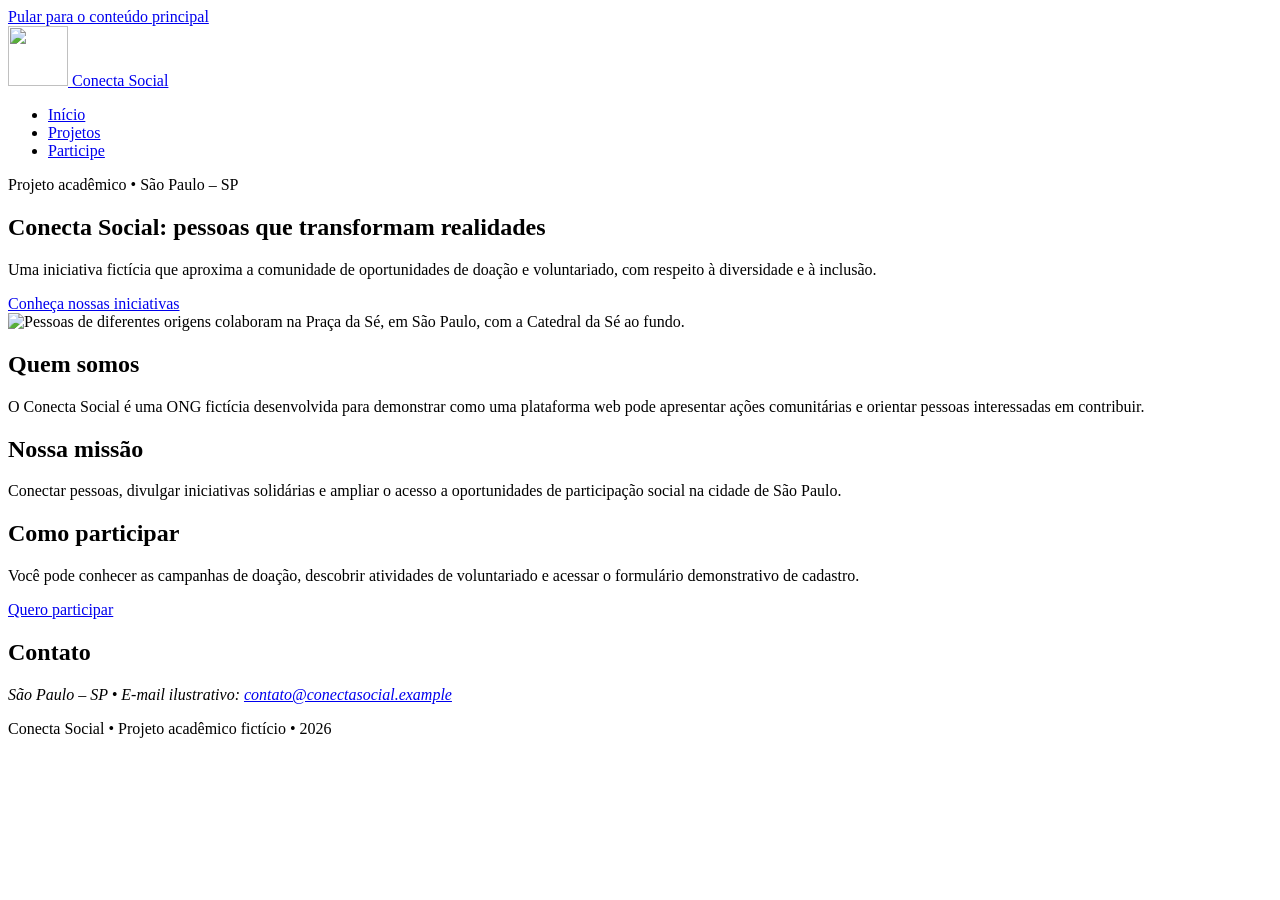
==== index.html @ 8bbc6de3 "Adiciona páginas HTML do Conecta Social Adiciona as páginas inicial, projetos sociais e cadastro de " ====
<!doctype html>
<html lang="pt-BR">
<head>
  <meta charset="utf-8">
  <meta name="viewport" content="width=device-width, initial-scale=1">
  <meta name="description" content="Conheça o projeto acadêmico Conecta Social: iniciativas de solidariedade, doações e voluntariado em São Paulo.">
  <title>Início | Conecta Social</title>
  <link rel="icon" href="imagens/icone-conecta-social.svg" type="image/svg+xml">
  <link rel="stylesheet" href="css/style.css">
</head>
<body>
  <a class="pular" href="#conteudo">Pular para o conteúdo principal</a>
  <header class="cabecalho">
    <div class="container topo">
      <a class="marca" href="index.html" aria-label="Conecta Social: página inicial">
        <img src="imagens/logo-conecta-social.svg" alt="" width="60" height="60">
        <span>Conecta Social</span>
      </a>
      <nav aria-label="Navegação principal">
        <ul class="menu">
          <li><a href="index.html" aria-current="page">Início</a></li>
          <li><a href="projetos.html">Projetos</a></li>
          <li><a href="cadastro.html">Participe</a></li>
        </ul>
      </nav>
    </div>
  </header>

  <main id="conteudo">
    <section class="container abertura" aria-labelledby="titulo-inicio">
      <div>
        <p class="destaque">Projeto acadêmico • São Paulo – SP</p>
        <h1 id="titulo-inicio">Conecta Social: pessoas que transformam realidades</h1>
        <p>Uma iniciativa fictícia que aproxima a comunidade de oportunidades de doação e voluntariado, com respeito à diversidade e à inclusão.</p>
        <a class="botao" href="projetos.html">Conheça nossas iniciativas</a>
      </div>
      <picture>
        <source srcset="imagens/banner-inicial-se.webp" type="image/webp">
        <img class="imagem" src="imagens/banner-inicial-se.jpg" alt="Pessoas de diferentes origens colaboram na Praça da Sé, em São Paulo, com a Catedral da Sé ao fundo." width="1600" height="900">
      </picture>
    </section>

    <section class="faixa" aria-labelledby="sobre-titulo">
      <div class="container">
        <h2 id="sobre-titulo">Quem somos</h2>
        <p>O Conecta Social é uma ONG fictícia desenvolvida para demonstrar como uma plataforma web pode apresentar ações comunitárias e orientar pessoas interessadas em contribuir.</p>
      </div>
    </section>

    <section class="container espaco" aria-labelledby="missao-titulo">
      <h2 id="missao-titulo">Nossa missão</h2>
      <p>Conectar pessoas, divulgar iniciativas solidárias e ampliar o acesso a oportunidades de participação social na cidade de São Paulo.</p>
      <h2>Como participar</h2>
      <p>Você pode conhecer as campanhas de doação, descobrir atividades de voluntariado e acessar o formulário demonstrativo de cadastro.</p>
      <a class="botao" href="cadastro.html">Quero participar</a>
    </section>
  </main>

  <footer class="rodape">
    <div class="container">
      <h2>Contato</h2>
      <address>São Paulo – SP • E-mail ilustrativo: <a href="mailto:contato@conectasocial.example">contato@conectasocial.example</a></address>
      <p>Conecta Social • Projeto acadêmico fictício • 2026</p>
    </div>
  </footer>
</body>
</html>
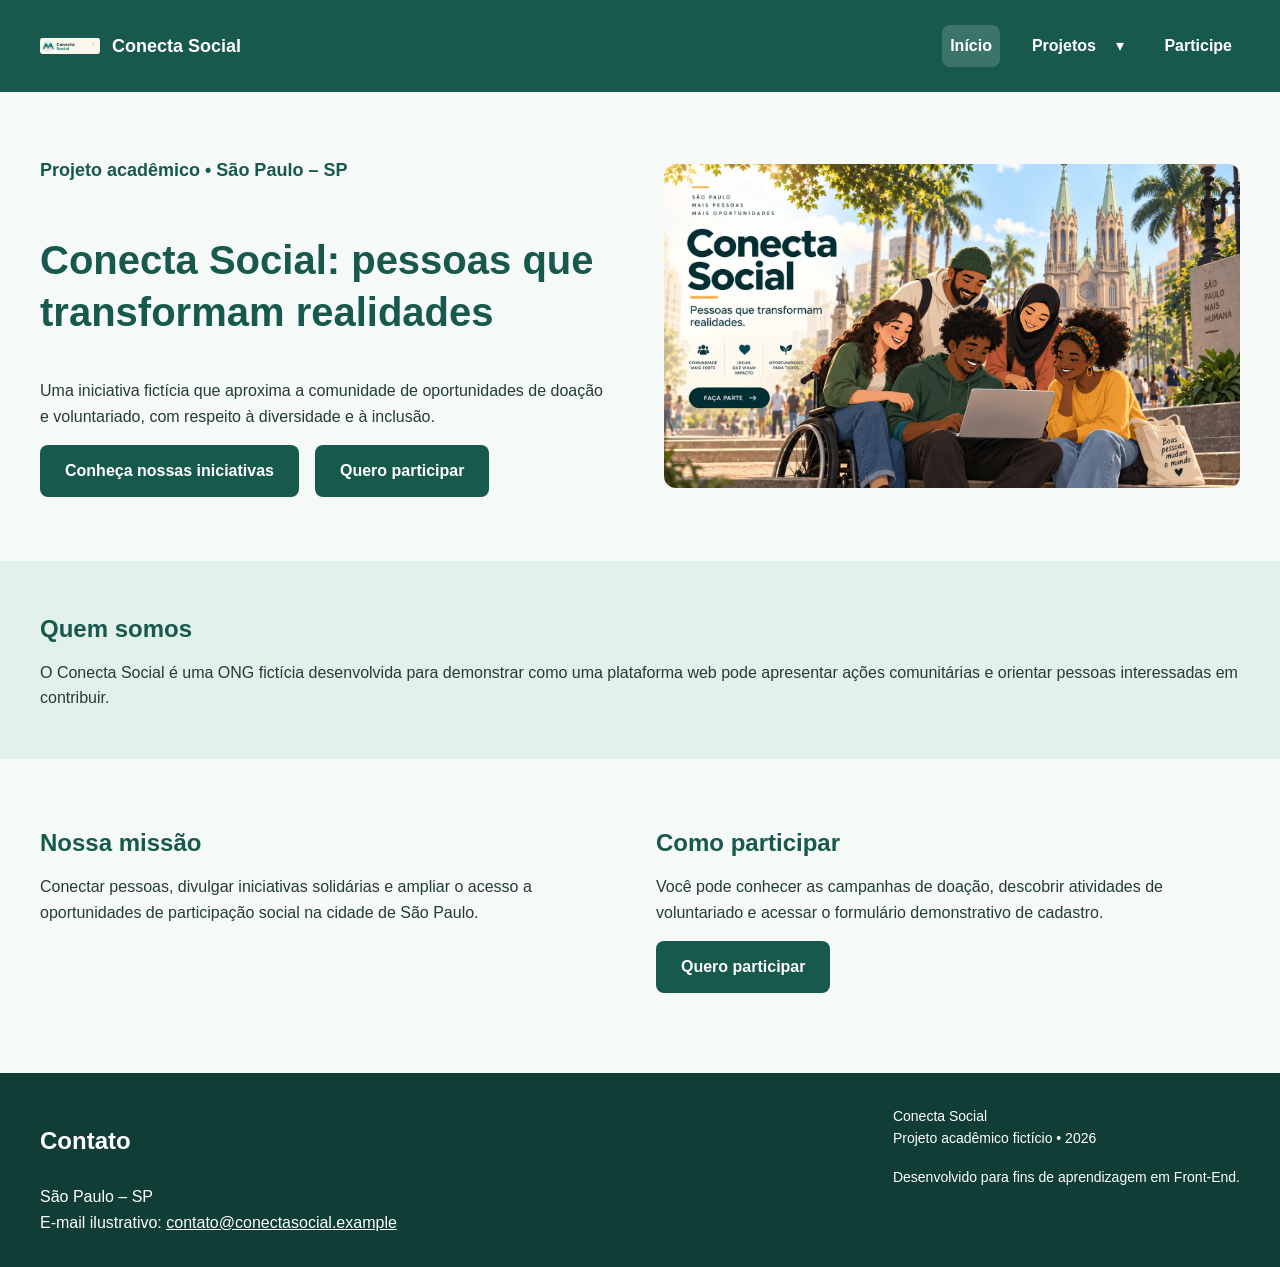
==== commit 800368ce: "Atualiza página inicial com layout responsivo Implementa menu hambúrguer, submenu, estrutura CSS Gri" ====
--- a/index.html
+++ b/index.html
@@ -1,67 +1,328 @@
+
 <!doctype html>
 <html lang="pt-BR">
+
 <head>
   <meta charset="utf-8">
-  <meta name="viewport" content="width=device-width, initial-scale=1">
-  <meta name="description" content="Conheça o projeto acadêmico Conecta Social: iniciativas de solidariedade, doações e voluntariado em São Paulo.">
+
+  <meta name="viewport"
+        content="width=device-width, initial-scale=1">
+
+  <meta name="description"
+        content="Conheça o projeto acadêmico Conecta Social: iniciativas de solidariedade, doações e voluntariado em São Paulo.">
+
   <title>Início | Conecta Social</title>
-  <link rel="icon" href="imagens/icone-conecta-social.svg" type="image/svg+xml">
+
+  <link rel="icon"
+        href="imagens/icone-conecta-social.svg"
+        type="image/svg+xml">
+
   <link rel="stylesheet" href="css/style.css">
+
+  <script src="js/mascaras.js" defer></script>
 </head>
+
 <body>
-  <a class="pular" href="#conteudo">Pular para o conteúdo principal</a>
+
+  <!-- ACESSIBILIDADE -->
+
+  <a class="pular" href="#conteudo">
+    Pular para o conteúdo principal
+  </a>
+
+
+  <!-- CABEÇALHO E NAVEGAÇÃO -->
+
   <header class="cabecalho">
+
     <div class="container topo">
-      <a class="marca" href="index.html" aria-label="Conecta Social: página inicial">
-        <img src="imagens/logo-conecta-social.svg" alt="" width="60" height="60">
+
+      <a class="marca"
+         href="index.html"
+         aria-label="Conecta Social: página inicial">
+
+        <img
+          src="imagens/logo-conecta-social.svg"
+          alt=""
+          width="60"
+          height="60">
+
         <span>Conecta Social</span>
+
       </a>
+
+
+      <!-- BOTÃO HAMBÚRGUER -->
+
+      <button
+        class="menu-toggle"
+        type="button"
+        aria-label="Abrir ou fechar menu de navegação"
+        aria-controls="menu-principal"
+        aria-expanded="false">
+
+        &#9776;
+
+      </button>
+
+
+      <!-- MENU PRINCIPAL -->
+
       <nav aria-label="Navegação principal">
-        <ul class="menu">
-          <li><a href="index.html" aria-current="page">Início</a></li>
-          <li><a href="projetos.html">Projetos</a></li>
-          <li><a href="cadastro.html">Participe</a></li>
+
+        <ul class="menu" id="menu-principal">
+
+          <li>
+            <a href="index.html"
+               aria-current="page">
+              Início
+            </a>
+          </li>
+
+
+          <!-- MENU COM SUBMENU -->
+
+          <li class="item-submenu">
+
+            <a href="projetos.html">
+              Projetos
+            </a>
+
+            <button
+              class="submenu-toggle"
+              type="button"
+              aria-label="Mostrar opções de projetos"
+              aria-controls="submenu-projetos"
+              aria-expanded="false">
+
+              &#9662;
+
+            </button>
+
+            <ul class="submenu" id="submenu-projetos">
+
+              <li>
+                <a href="projetos.html">
+                  Conhecer iniciativas
+                </a>
+              </li>
+
+              <li>
+                <a href="cadastro.html">
+                  Como contribuir
+                </a>
+              </li>
+
+            </ul>
+
+          </li>
+
+
+          <li>
+            <a href="cadastro.html">
+              Participe
+            </a>
+          </li>
+
         </ul>
+
       </nav>
+
     </div>
+
   </header>
 
+
+  <!-- CONTEÚDO PRINCIPAL -->
+
   <main id="conteudo">
-    <section class="container abertura" aria-labelledby="titulo-inicio">
+
+
+    <!-- APRESENTAÇÃO DA ORGANIZAÇÃO -->
+
+    <section
+      class="container abertura"
+      aria-labelledby="titulo-inicio">
+
+      <div class="abertura-conteudo">
+
+        <p class="destaque">
+          Projeto acadêmico • São Paulo – SP
+        </p>
+
+        <h1 id="titulo-inicio">
+          Conecta Social: pessoas que
+          transformam realidades
+        </h1>
+
+        <p>
+          Uma iniciativa fictícia que aproxima
+          a comunidade de oportunidades de
+          doação e voluntariado, com respeito
+          à diversidade e à inclusão.
+        </p>
+
+
+        <!-- BOTÕES DE PARTICIPAÇÃO -->
+
+        <div class="acoes">
+
+          <a class="botao" href="projetos.html">
+            Conheça nossas iniciativas
+          </a>
+
+          <a class="botao" href="cadastro.html">
+            Quero participar
+          </a>
+
+        </div>
+
+      </div>
+
+
+      <!-- IMAGEM PRINCIPAL -->
+
+      <picture>
+
+        <source
+          srcset="imagens/banner-inicial-se.webp"
+          type="image/webp">
+
+        <img
+          class="imagem"
+          src="imagens/banner-inicial-se.jpg"
+          alt="Pessoas de diferentes origens colaboram na Praça da Sé, em São Paulo, com a Catedral da Sé ao fundo."
+          width="1600"
+          height="900">
+
+      </picture>
+
+    </section>
+
+
+    <!-- QUEM SOMOS -->
+
+    <section
+      class="faixa"
+      aria-labelledby="sobre-titulo">
+
+      <div class="container">
+
+        <h2 id="sobre-titulo">
+          Quem somos
+        </h2>
+
+        <p>
+          O Conecta Social é uma ONG fictícia
+          desenvolvida para demonstrar como
+          uma plataforma web pode apresentar
+          ações comunitárias e orientar
+          pessoas interessadas em contribuir.
+        </p>
+
+      </div>
+
+    </section>
+
+
+    <!-- MISSÃO E PARTICIPAÇÃO -->
+
+    <section
+      class="container espaco"
+      aria-label="Missão e participação">
+
+      <div class="grid-12">
+
+        <article class="col-6">
+
+          <h2>
+            Nossa missão
+          </h2>
+
+          <p>
+            Conectar pessoas, divulgar
+            iniciativas solidárias e ampliar
+            o acesso a oportunidades de
+            participação social na cidade
+            de São Paulo.
+          </p>
+
+        </article>
+
+
+        <article class="col-6">
+
+          <h2>
+            Como participar
+          </h2>
+
+          <p>
+            Você pode conhecer as campanhas
+            de doação, descobrir atividades
+            de voluntariado e acessar o
+            formulário demonstrativo de
+            cadastro.
+          </p>
+
+          <a class="botao" href="cadastro.html">
+            Quero participar
+          </a>
+
+        </article>
+
+      </div>
+
+    </section>
+
+  </main>
+
+
+  <!-- RODAPÉ INSTITUCIONAL -->
+
+  <footer class="rodape">
+
+    <div class="container rodape-conteudo">
+
+      <div class="contato-conteudo">
+
+        <h2>Contato</h2>
+
+        <address>
+
+          São Paulo – SP
+
+          <br>
+
+          E-mail ilustrativo:
+
+          <a href="mailto:contato@conectasocial.example">
+            contato@conectasocial.example
+          </a>
+
+        </address>
+
+      </div>
+
+
       <div>
-        <p class="destaque">Projeto acadêmico • São Paulo – SP</p>
-        <h1 id="titulo-inicio">Conecta Social: pessoas que transformam realidades</h1>
-        <p>Uma iniciativa fictícia que aproxima a comunidade de oportunidades de doação e voluntariado, com respeito à diversidade e à inclusão.</p>
-        <a class="botao" href="projetos.html">Conheça nossas iniciativas</a>
-      </div>
-      <picture>
-        <source srcset="imagens/banner-inicial-se.webp" type="image/webp">
-        <img class="imagem" src="imagens/banner-inicial-se.jpg" alt="Pessoas de diferentes origens colaboram na Praça da Sé, em São Paulo, com a Catedral da Sé ao fundo." width="1600" height="900">
-      </picture>
-    </section>
-
-    <section class="faixa" aria-labelledby="sobre-titulo">
-      <div class="container">
-        <h2 id="sobre-titulo">Quem somos</h2>
-        <p>O Conecta Social é uma ONG fictícia desenvolvida para demonstrar como uma plataforma web pode apresentar ações comunitárias e orientar pessoas interessadas em contribuir.</p>
-      </div>
-    </section>
-
-    <section class="container espaco" aria-labelledby="missao-titulo">
-      <h2 id="missao-titulo">Nossa missão</h2>
-      <p>Conectar pessoas, divulgar iniciativas solidárias e ampliar o acesso a oportunidades de participação social na cidade de São Paulo.</p>
-      <h2>Como participar</h2>
-      <p>Você pode conhecer as campanhas de doação, descobrir atividades de voluntariado e acessar o formulário demonstrativo de cadastro.</p>
-      <a class="botao" href="cadastro.html">Quero participar</a>
-    </section>
-  </main>
-
-  <footer class="rodape">
-    <div class="container">
-      <h2>Contato</h2>
-      <address>São Paulo – SP • E-mail ilustrativo: <a href="mailto:contato@conectasocial.example">contato@conectasocial.example</a></address>
-      <p>Conecta Social • Projeto acadêmico fictício • 2026</p>
+
+        <p>
+          Conecta Social
+          <br>
+          Projeto acadêmico fictício • 2026
+        </p>
+
+        <p>
+          Desenvolvido para fins de
+          aprendizagem em Front-End.
+        </p>
+
+      </div>
+
     </div>
+
   </footer>
+
 </body>
+
 </html>
--- a/css/style.css
+++ b/css/style.css
@@ -0,0 +1,1163 @@
+
+/*
+================================================
+CONECTA SOCIAL
+Experiencia Pratica II
+Design System, Responsividade e Acessibilidade
+================================================
+*/
+
+/* 1. DESIGN SYSTEM */
+
+:root {
+  /* Cores primarias */
+  --cor-primaria: #17594c;
+  --cor-primaria-escura: #103d35;
+  --cor-primaria-clara: #e2f1e9;
+
+  /* Cores secundarias */
+  --cor-secundaria: #2563eb;
+  --cor-destaque: #e7a73a;
+
+  /* Cores neutras */
+  --cor-branco: #ffffff;
+  --cor-fundo: #f5f9f7;
+  --cor-texto: #243b37;
+  --cor-texto-secundario: #56665f;
+  --cor-borda: #bdcec5;
+
+  /* Estados de feedback */
+  --cor-sucesso: #166534;
+  --cor-erro: #b91c1c;
+  --cor-aviso: #fff4d6;
+
+  /* Tipografia */
+  --fonte-pequena: 0.875rem;
+  --fonte-padrao: 1rem;
+  --fonte-media: 1.125rem;
+  --fonte-subtitulo: 1.5rem;
+  --fonte-titulo: 2.5rem;
+
+  /* Escala modular baseada em 4px */
+  --espaco-1: 4px;
+  --espaco-2: 8px;
+  --espaco-3: 12px;
+  --espaco-4: 16px;
+  --espaco-6: 24px;
+  --espaco-8: 32px;
+  --espaco-12: 48px;
+
+  /* Componentes */
+  --raio-padrao: 8px;
+  --raio-cartao: 12px;
+
+  --sombra-suave:
+    0 4px 16px rgba(16, 61, 53, 0.08);
+
+  --sombra-destaque:
+    0 8px 24px rgba(16, 61, 53, 0.16);
+
+  --largura-maxima: 1100px;
+}
+
+/* 2. CONFIGURACOES GERAIS */
+
+*,
+*::before,
+*::after {
+  box-sizing: border-box;
+}
+
+html {
+  scroll-behavior: smooth;
+}
+
+body {
+  margin: 0;
+  background: var(--cor-fundo);
+  color: var(--cor-texto);
+  font-family: Arial, Helvetica, sans-serif;
+  font-size: var(--fonte-padrao);
+  line-height: 1.6;
+}
+
+img {
+  display: block;
+  max-width: 100%;
+  height: auto;
+}
+
+.container {
+  width: min(
+    var(--largura-maxima),
+    calc(100% - 32px)
+  );
+
+  margin-inline: auto;
+}
+
+main {
+  min-width: 0;
+}
+
+p {
+  margin-top: 0;
+  margin-bottom: var(--espaco-4);
+}
+
+a {
+  color: var(--cor-secundaria);
+}
+
+button,
+input,
+textarea,
+select {
+  font: inherit;
+}
+
+button {
+  cursor: pointer;
+}
+
+[hidden] {
+  display: none !important;
+}
+
+/* 3. HIERARQUIA TIPOGRAFICA */
+
+h1,
+h2,
+h3,
+h4,
+h5,
+h6 {
+  color: var(--cor-primaria);
+  line-height: 1.3;
+}
+
+h1 {
+  font-size: var(--fonte-titulo);
+  margin-bottom: var(--espaco-6);
+}
+
+h2 {
+  font-size: var(--fonte-subtitulo);
+  margin-bottom: var(--espaco-4);
+}
+
+h3 {
+  font-size: var(--fonte-media);
+  margin-bottom: var(--espaco-3);
+}
+
+h4 {
+  font-size: var(--fonte-padrao);
+}
+
+small,
+.texto-pequeno {
+  font-size: var(--fonte-pequena);
+}
+
+.destaque {
+  color: var(--cor-primaria);
+  font-size: var(--fonte-media);
+  font-weight: bold;
+}
+
+/* 4. ACESSIBILIDADE */
+
+.pular {
+  position: absolute;
+  left: -9999px;
+  z-index: 2000;
+
+  padding: var(--espaco-3);
+
+  background: var(--cor-branco);
+  color: var(--cor-primaria);
+
+  border: 2px solid var(--cor-destaque);
+}
+
+.pular:focus {
+  left: var(--espaco-3);
+  top: var(--espaco-3);
+}
+
+a:focus-visible,
+button:focus-visible,
+input:focus-visible,
+textarea:focus-visible,
+select:focus-visible {
+  outline: 3px solid var(--cor-destaque);
+  outline-offset: 3px;
+}
+
+/* 5. GRID DE 12 COLUNAS */
+
+.grid-12 {
+  display: grid;
+  grid-template-columns:
+    repeat(12, minmax(0, 1fr));
+
+  gap: var(--espaco-4);
+}
+
+.grid-12 > * {
+  grid-column: span 12;
+  min-width: 0;
+}
+
+.col-12 {
+  grid-column: span 12;
+}
+
+/* 6. CABECALHO */
+
+.cabecalho {
+  position: relative;
+  z-index: 100;
+
+  background: var(--cor-primaria);
+  color: var(--cor-branco);
+
+  padding: var(--espaco-4) 0;
+}
+
+.topo {
+  display: flex;
+  align-items: center;
+  justify-content: space-between;
+  flex-wrap: wrap;
+
+  gap: var(--espaco-4);
+}
+
+.marca {
+  display: flex;
+  align-items: center;
+
+  gap: var(--espaco-3);
+
+  color: var(--cor-branco);
+  text-decoration: none;
+
+  font-size: var(--fonte-media);
+  font-weight: bold;
+}
+
+.marca img {
+  width: 60px;
+  height: 60px;
+  object-fit: contain;
+}
+
+/* 7. MENU DE NAVEGACAO */
+
+.menu {
+  display: flex;
+  align-items: center;
+  flex-wrap: wrap;
+
+  gap: var(--espaco-4);
+
+  margin: 0;
+  padding: 0;
+
+  list-style: none;
+}
+
+.menu li {
+  position: relative;
+}
+
+.menu a {
+  display: inline-flex;
+  align-items: center;
+
+  padding: var(--espaco-2);
+
+  color: var(--cor-branco);
+  text-decoration: none;
+  font-weight: bold;
+
+  border-radius: var(--raio-padrao);
+
+  transition:
+    background-color 0.2s ease,
+    color 0.2s ease;
+}
+
+.menu a:hover,
+.menu a[aria-current="page"] {
+  background: rgba(255, 255, 255, 0.16);
+}
+
+.menu a:focus-visible {
+  outline: 3px solid var(--cor-destaque);
+}
+
+/* Botao hamburguer */
+
+.menu-toggle {
+  display: none;
+
+  padding: var(--espaco-2) var(--espaco-3);
+
+  border: 1px solid var(--cor-branco);
+  border-radius: var(--raio-padrao);
+
+  background: transparent;
+  color: var(--cor-branco);
+
+  font-size: 1.5rem;
+  line-height: 1;
+}
+
+.menu-toggle:hover {
+  background: var(--cor-primaria-escura);
+}
+
+/* Submenu */
+
+.item-submenu {
+  position: relative;
+}
+
+.submenu-toggle {
+  padding: var(--espaco-2);
+
+  background: transparent;
+  color: var(--cor-branco);
+
+  border: 0;
+  border-radius: var(--raio-padrao);
+}
+
+.submenu {
+  display: none;
+
+  margin: 0;
+  padding: var(--espaco-2);
+
+  list-style: none;
+
+  background: var(--cor-primaria-escura);
+  border-radius: var(--raio-padrao);
+
+  box-shadow: var(--sombra-destaque);
+}
+
+.submenu a {
+  display: block;
+  white-space: nowrap;
+}
+
+.item-submenu.submenu-aberto > .submenu {
+  display: block;
+}
+
+/* 8. PAGINA INICIAL */
+
+.abertura {
+  display: grid;
+
+  grid-template-columns:
+    repeat(12, minmax(0, 1fr));
+
+  align-items: center;
+
+  gap: var(--espaco-8);
+
+  padding-top: var(--espaco-12);
+  padding-bottom: var(--espaco-12);
+}
+
+.abertura > * {
+  grid-column: span 12;
+  min-width: 0;
+}
+
+.abertura-conteudo {
+  display: flex;
+  flex-direction: column;
+  justify-content: center;
+  align-items: flex-start;
+
+  gap: var(--espaco-4);
+}
+
+.abertura-conteudo p {
+  margin-bottom: 0;
+}
+
+.imagem {
+  width: 100%;
+  height: auto;
+
+  border-radius: var(--raio-cartao);
+}
+
+.faixa {
+  background: var(--cor-primaria-clara);
+  padding: var(--espaco-8) 0;
+}
+
+.espaco {
+  padding-top: var(--espaco-12);
+  padding-bottom: var(--espaco-12);
+}
+
+.acoes {
+  display: flex;
+  align-items: center;
+  flex-wrap: wrap;
+
+  gap: var(--espaco-4);
+}
+
+/* 9. BOTOES INTERATIVOS */
+
+.botao,
+button[type="submit"],
+button[type="reset"] {
+  display: inline-flex;
+  justify-content: center;
+  align-items: center;
+
+  gap: var(--espaco-2);
+
+  padding: var(--espaco-3) var(--espaco-6);
+
+  background: var(--cor-primaria);
+  color: var(--cor-branco);
+
+  border: 1px solid transparent;
+  border-radius: var(--raio-padrao);
+
+  text-decoration: none;
+  font-weight: bold;
+
+  cursor: pointer;
+
+  transition:
+    background-color 0.2s ease,
+    box-shadow 0.2s ease,
+    transform 0.2s ease;
+}
+
+.botao:hover,
+button[type="submit"]:hover,
+button[type="reset"]:hover {
+  background: var(--cor-primaria-escura);
+  box-shadow: var(--sombra-destaque);
+}
+
+.botao:active,
+button[type="submit"]:active,
+button[type="reset"]:active {
+  transform: scale(0.98);
+}
+
+.botao:focus-visible,
+button[type="submit"]:focus-visible,
+button[type="reset"]:focus-visible {
+  outline: 3px solid var(--cor-destaque);
+  outline-offset: 3px;
+}
+
+.botao:disabled,
+button:disabled,
+.botao[aria-disabled="true"] {
+  background: #d1d5db;
+  color: #374151;
+
+  box-shadow: none;
+  opacity: 0.7;
+
+  cursor: not-allowed;
+  transform: none;
+}
+
+/* 10. CARTOES DOS PROJETOS */
+
+.cartao {
+  display: grid;
+
+  grid-template-columns:
+    repeat(12, minmax(0, 1fr));
+
+  align-items: center;
+
+  gap: var(--espaco-6);
+
+  padding: var(--espaco-6);
+  margin-top: var(--espaco-6);
+
+  background: var(--cor-branco);
+
+  border: 1px solid var(--cor-borda);
+  border-radius: var(--raio-cartao);
+
+  box-shadow: var(--sombra-suave);
+
+  transition:
+    box-shadow 0.2s ease,
+    transform 0.2s ease;
+}
+
+.cartao > * {
+  grid-column: span 12;
+  min-width: 0;
+}
+
+.cartao:hover {
+  box-shadow: var(--sombra-destaque);
+  transform: translateY(-3px);
+}
+
+.cartao-conteudo {
+  display: flex;
+  flex-direction: column;
+  align-items: flex-start;
+  justify-content: center;
+
+  gap: var(--espaco-3);
+}
+
+.cartao-conteudo p {
+  margin-bottom: 0;
+}
+
+/* Compatibilidade com os artigos anteriores */
+
+.cartao > picture,
+.cartao > img {
+  grid-column: span 12;
+}
+
+.cartao > div {
+  grid-column: span 12;
+}
+
+/* 11. BADGES */
+
+.badge {
+  display: inline-flex;
+  align-items: center;
+
+  width: fit-content;
+
+  padding: 6px 14px;
+
+  margin-bottom: var(--espaco-2);
+
+  border: 1px solid transparent;
+  border-radius: 999px;
+
+  font-size: var(--fonte-pequena);
+  font-weight: bold;
+  line-height: 1.4;
+}
+
+.badge-doacao {
+  background: #e2f1e9;
+  color: #103d35;
+  border-color: #8eb8a6;
+}
+
+.badge-voluntariado {
+  background: #dbeafe;
+  color: #1e40af;
+  border-color: #93c5fd;
+}
+
+.badge-aberto {
+  background: #dcfce7;
+  color: #166534;
+  border-color: #86efac;
+}
+
+.badge-informativo {
+  background: #e0f2fe;
+  color: #075985;
+  border-color: #7dd3fc;
+}
+
+/* 12. ALERTAS */
+
+.aviso,
+.alerta {
+  padding: var(--espaco-4);
+  margin: var(--espaco-6) 0;
+
+  background: var(--cor-aviso);
+  color: #713f12;
+
+  border: 1px solid #d6a43b;
+  border-left: 5px solid #b45309;
+
+  border-radius: var(--raio-padrao);
+  box-shadow: var(--sombra-suave);
+}
+
+.aviso strong,
+.alerta strong {
+  display: block;
+  margin-bottom: var(--espaco-1);
+}
+
+.alerta-erro {
+  background: #fef2f2;
+  color: #991b1b;
+
+  border-color: #fca5a5;
+  border-left-color: var(--cor-erro);
+}
+
+.alerta-sucesso {
+  background: #f0fdf4;
+  color: #166534;
+
+  border-color: #86efac;
+  border-left-color: var(--cor-sucesso);
+}
+
+/* 13. FORMULARIO */
+
+.imagem-cadastro {
+  max-height: 380px;
+  object-fit: cover;
+  object-position: center;
+}
+
+form {
+  width: 100%;
+  max-width: 850px;
+
+  margin: var(--espaco-8) auto;
+}
+
+fieldset {
+  min-width: 0;
+
+  padding: var(--espaco-6);
+  margin-bottom: var(--espaco-6);
+
+  background: var(--cor-branco);
+
+  border: 1px solid var(--cor-borda);
+  border-radius: var(--raio-cartao);
+
+  box-shadow: var(--sombra-suave);
+}
+
+legend {
+  padding: 0 var(--espaco-2);
+
+  color: var(--cor-primaria);
+  font-size: var(--fonte-media);
+  font-weight: bold;
+}
+
+.campos {
+  display: grid;
+
+  grid-template-columns:
+    repeat(12, minmax(0, 1fr));
+
+  gap: var(--espaco-4);
+}
+
+.campos > * {
+  grid-column: span 12;
+  min-width: 0;
+}
+
+.grupo-campo {
+  display: flex;
+  flex-direction: column;
+
+  gap: var(--espaco-2);
+  min-width: 0;
+}
+
+label {
+  display: block;
+
+  margin-bottom: var(--espaco-2);
+
+  color: var(--cor-texto);
+  font-weight: bold;
+}
+
+input:not([type="radio"]):not([type="checkbox"]),
+textarea,
+select {
+  display: block;
+
+  width: 100%;
+  max-width: 100%;
+  min-width: 0;
+
+  padding: var(--espaco-3);
+
+  background: var(--cor-branco);
+  color: var(--cor-texto);
+
+  border: 1px solid var(--cor-texto-secundario);
+  border-radius: var(--raio-padrao);
+
+  transition:
+    border-color 0.2s ease,
+    box-shadow 0.2s ease;
+}
+
+textarea {
+  resize: vertical;
+}
+
+input:not([type="radio"]):not([type="checkbox"]):focus,
+textarea:focus,
+select:focus {
+  border-color: var(--cor-primaria);
+  box-shadow: 0 0 0 3px rgba(23, 89, 76, 0.12);
+}
+
+/* Validacao visual apos a interacao */
+
+input.campo-interagido:invalid,
+textarea.campo-interagido:invalid,
+select.campo-interagido:invalid {
+  border: 2px solid var(--cor-erro);
+  background: #fff8f8;
+}
+
+input.campo-interagido:valid,
+textarea.campo-interagido:valid,
+select.campo-interagido:valid {
+  border: 2px solid var(--cor-sucesso);
+}
+
+input[aria-invalid="true"] {
+  border: 2px solid var(--cor-erro);
+}
+
+input:disabled,
+textarea:disabled,
+select:disabled {
+  background: #f1f5f9;
+  color: #475569;
+  cursor: not-allowed;
+}
+
+/* Opcoes e confirmacao */
+
+.opcoes {
+  display: flex;
+  flex-direction: column;
+  align-items: flex-start;
+
+  gap: var(--espaco-3);
+
+  margin: var(--espaco-4) 0;
+}
+
+.opcoes label,
+.aceite {
+  display: flex;
+  align-items: flex-start;
+
+  gap: var(--espaco-2);
+
+  margin: var(--espaco-2) 0;
+
+  font-weight: normal;
+}
+
+input[type="radio"],
+input[type="checkbox"] {
+  margin-top: 5px;
+  accent-color: var(--cor-primaria);
+}
+
+/* 14. TOAST */
+
+.toast,
+#resultado {
+  position: fixed;
+
+  right: var(--espaco-6);
+  bottom: var(--espaco-6);
+
+  z-index: 1000;
+
+  display: flex;
+  align-items: flex-start;
+  justify-content: space-between;
+
+  gap: var(--espaco-4);
+
+  width: min(400px, calc(100vw - 32px));
+
+  padding: var(--espaco-4);
+
+  background: var(--cor-primaria);
+  color: var(--cor-branco);
+
+  border: 2px solid var(--cor-primaria-escura);
+  border-radius: var(--raio-cartao);
+
+  box-shadow: var(--sombra-destaque);
+
+  line-height: 1.5;
+
+  opacity: 0;
+  visibility: hidden;
+  transform: translateY(20px);
+
+  transition:
+    opacity 0.3s ease,
+    transform 0.3s ease,
+    visibility 0.3s;
+}
+
+.toast.visivel,
+#resultado.visivel {
+  opacity: 1;
+  visibility: visible;
+  transform: translateY(0);
+}
+
+.toast-mensagem {
+  flex: 1;
+}
+
+.toast-fechar,
+#fechar-toast {
+  flex-shrink: 0;
+
+  padding: 0 var(--espaco-2);
+
+  background: transparent;
+  color: var(--cor-branco);
+
+  border: 1px solid var(--cor-branco);
+  border-radius: var(--raio-padrao);
+
+  font-size: 1.25rem;
+  line-height: 1.5;
+}
+
+.toast-fechar:hover,
+#fechar-toast:hover {
+  background: var(--cor-primaria-escura);
+}
+
+/* 15. MODAL */
+
+.modal-fundo {
+  position: fixed;
+  inset: 0;
+
+  z-index: 1500;
+
+  display: flex;
+  align-items: center;
+  justify-content: center;
+
+  padding: var(--espaco-4);
+
+  background: rgba(0, 0, 0, 0.65);
+}
+
+.modal-conteudo {
+  width: min(500px, 100%);
+
+  padding: var(--espaco-6);
+
+  background: var(--cor-branco);
+  color: var(--cor-texto);
+
+  border-radius: var(--raio-cartao);
+  box-shadow: var(--sombra-destaque);
+}
+
+/* 16. RODAPE */
+
+.rodape {
+  margin-top: var(--espaco-8);
+  padding: var(--espaco-8) 0;
+
+  background: var(--cor-primaria-escura);
+  color: var(--cor-branco);
+}
+
+.rodape h2,
+.rodape h3,
+.rodape a {
+  color: var(--cor-branco);
+}
+
+.rodape address {
+  font-style: normal;
+}
+
+.rodape p {
+  font-size: var(--fonte-pequena);
+}
+
+.rodape-conteudo {
+  display: flex;
+  flex-wrap: wrap;
+  justify-content: space-between;
+  align-items: flex-start;
+
+  gap: var(--espaco-6);
+}
+
+.contato-conteudo {
+  display: flex;
+  flex-direction: column;
+  align-items: flex-start;
+
+  gap: var(--espaco-3);
+}
+
+/*
+================================================
+17. RESPONSIVIDADE
+Abordagem mobile-first
+Breakpoints: 481, 768, 1024, 1280 e 1600px
+================================================
+*/
+
+/* Menu compacto em telas menores que 768px */
+
+@media (max-width: 767px) {
+  .topo {
+    flex-direction: column;
+    align-items: stretch;
+  }
+
+  .menu-toggle {
+    display: inline-flex;
+    align-self: flex-end;
+  }
+
+  /*
+  O menu antigo permanece acessivel ate
+  adicionarmos o botao ao HTML.
+  */
+
+  body:has(.menu-toggle) .menu {
+    display: none;
+
+    flex-direction: column;
+    align-items: stretch;
+
+    width: 100%;
+
+    gap: var(--espaco-2);
+
+    padding: var(--espaco-3);
+
+    background: var(--cor-primaria-escura);
+    border-radius: var(--raio-padrao);
+  }
+
+  body:has(.menu-toggle) .menu.menu-aberto {
+    display: flex;
+  }
+
+  .submenu {
+    position: static;
+    width: 100%;
+
+    margin-top: var(--espaco-2);
+
+    box-shadow: none;
+  }
+
+  .submenu-toggle {
+    min-height: 44px;
+  }
+
+  h1 {
+    font-size: var(--fonte-subtitulo);
+  }
+
+  fieldset {
+    padding: var(--espaco-4);
+  }
+
+  .toast,
+  #resultado {
+    left: var(--espaco-4);
+    right: var(--espaco-4);
+    bottom: var(--espaco-4);
+
+    width: auto;
+  }
+}
+
+/* Breakpoint 1: celulares maiores */
+
+@media (min-width: 481px) {
+  .grid-12 {
+    gap: 20px;
+  }
+
+  .container {
+    width: min(
+      var(--largura-maxima),
+      calc(100% - 40px)
+    );
+  }
+}
+
+/* Breakpoint 2: tablets */
+
+@media (min-width: 768px) {
+  .grid-12 {
+    gap: var(--espaco-6);
+  }
+
+  .col-6 {
+    grid-column: span 6;
+  }
+
+  .col-4 {
+    grid-column: span 4;
+  }
+
+  .col-8 {
+    grid-column: span 8;
+  }
+
+  .abertura > * {
+    grid-column: span 6;
+  }
+
+  .cartao > picture,
+  .cartao > img,
+  .cartao > div {
+    grid-column: span 6;
+  }
+
+  .campos > * {
+    grid-column: span 6;
+  }
+
+  .menu-toggle {
+    display: none;
+  }
+
+  .menu {
+    display: flex;
+    flex-direction: row;
+    align-items: center;
+  }
+
+  .submenu {
+    position: absolute;
+
+    top: 100%;
+    left: 0;
+
+    min-width: 190px;
+
+    z-index: 200;
+  }
+
+  .item-submenu:hover > .submenu,
+  .item-submenu:focus-within > .submenu,
+  .item-submenu.submenu-aberto > .submenu {
+    display: block;
+  }
+}
+
+/* Breakpoint 3: computadores */
+
+@media (min-width: 1024px) {
+  .grid-12 {
+    gap: var(--espaco-6);
+  }
+
+  .topo {
+    flex-direction: row;
+    flex-wrap: nowrap;
+  }
+
+  .abertura {
+    gap: var(--espaco-12);
+  }
+
+  .cartao {
+    padding: var(--espaco-8);
+  }
+
+  .menu {
+    gap: var(--espaco-6);
+  }
+}
+
+/* Breakpoint 4: telas grandes */
+
+@media (min-width: 1280px) {
+  :root {
+    --largura-maxima: 1200px;
+  }
+
+  .grid-12 {
+    gap: var(--espaco-8);
+  }
+
+  .abertura {
+    padding-top: 64px;
+    padding-bottom: 64px;
+  }
+
+  .cartao {
+    gap: var(--espaco-8);
+  }
+}
+
+/* Breakpoint 5: telas panoramicas */
+
+@media (min-width: 1600px) {
+  :root {
+    --largura-maxima: 1440px;
+  }
+
+  .grid-12 {
+    gap: 40px;
+  }
+
+  .abertura {
+    gap: 64px;
+  }
+
+  .espaco {
+    padding-top: 64px;
+    padding-bottom: 64px;
+  }
+}
+
+/* 18. PREFERENCIAS DE ACESSIBILIDADE */
+
+@media (prefers-reduced-motion: reduce) {
+  html {
+    scroll-behavior: auto;
+  }
+
+  *,
+  *::before,
+  *::after {
+    transition-duration: 0.01ms !important;
+    animation-duration: 0.01ms !important;
+    animation-iteration-count: 1 !important;
+  }
+}
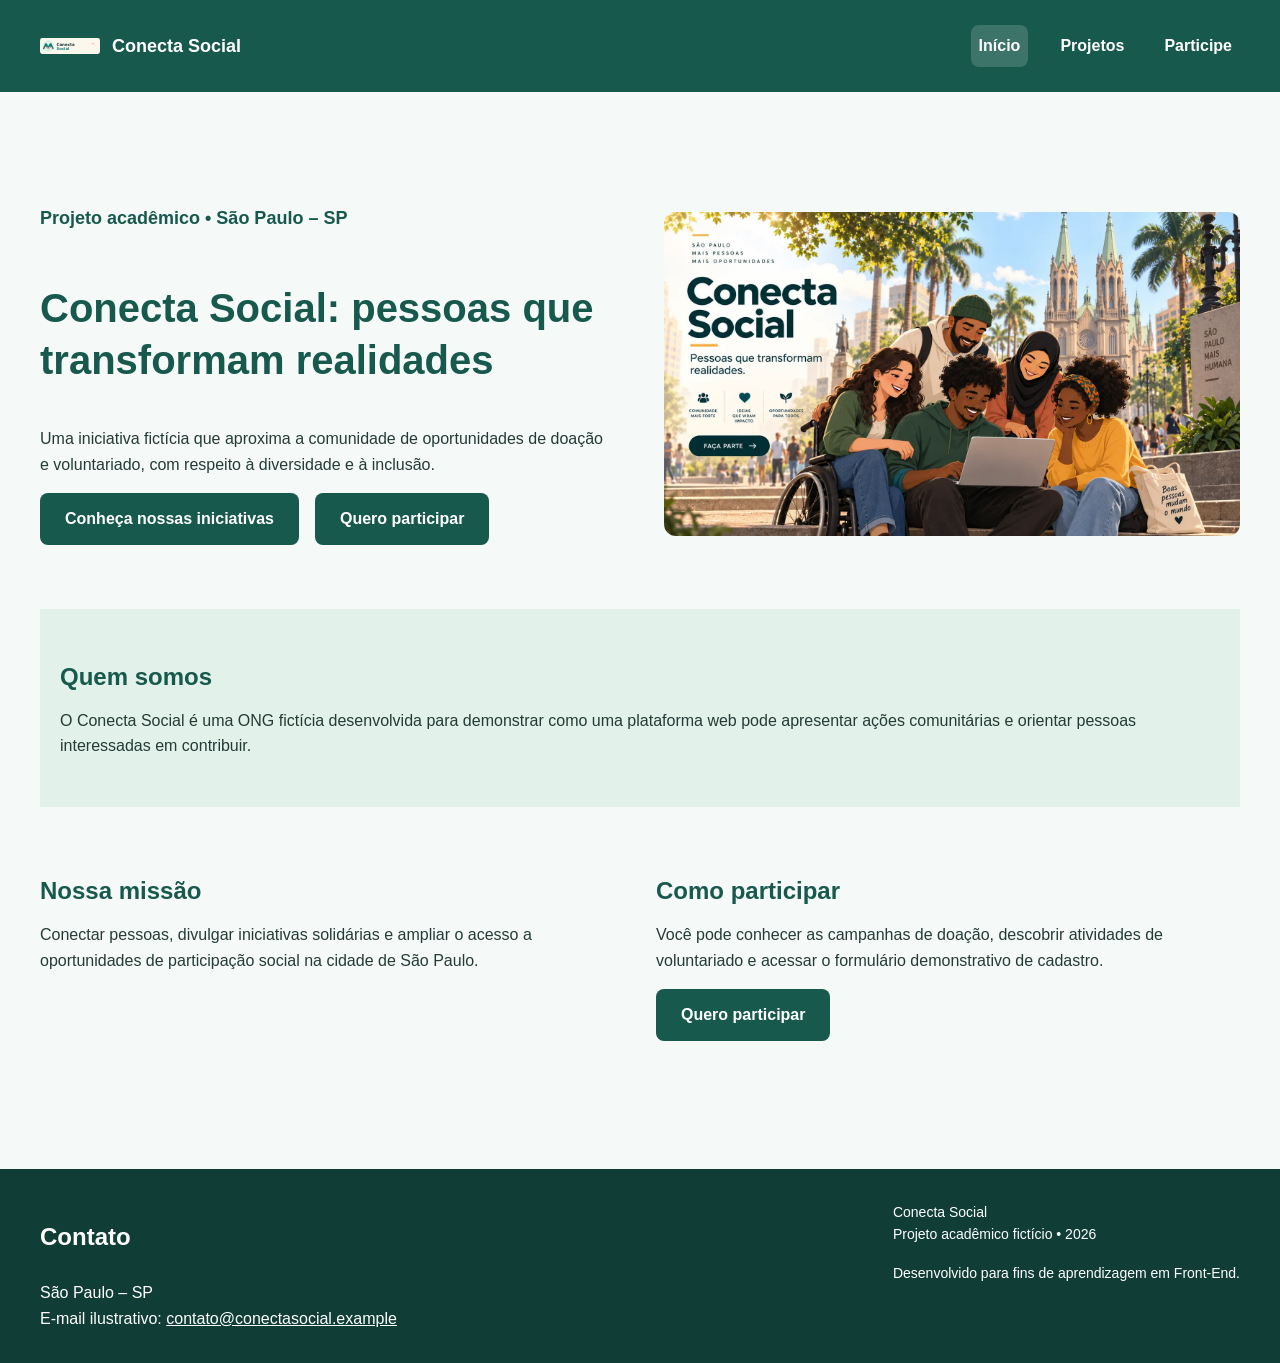
==== commit cb226243: "Update index.html" ====
--- a/index.html
+++ b/index.html
@@ -4,42 +4,38 @@
 
 <head>
   <meta charset="utf-8">
+  <meta name="viewport" content="width=device-width, initial-scale=1">
 
-  <meta name="viewport"
-        content="width=device-width, initial-scale=1">
-
-  <meta name="description"
-        content="Conheça o projeto acadêmico Conecta Social: iniciativas de solidariedade, doações e voluntariado em São Paulo.">
+  <meta
+    name="description"
+    content="Versão de teste da aplicação SPA do Conecta Social.">
 
   <title>Início | Conecta Social</title>
 
-  <link rel="icon"
-        href="imagens/icone-conecta-social.svg"
-        type="image/svg+xml">
+  <link
+    rel="icon"
+    href="imagens/icone-conecta-social.svg"
+    type="image/svg+xml">
 
   <link rel="stylesheet" href="css/style.css">
 
+  <!-- Mantém o funcionamento do menu responsivo existente. -->
   <script src="js/mascaras.js" defer></script>
+
+  <!-- Inicia a navegação da SPA. -->
+  <script type="module" src="js/app.js"></script>
 </head>
 
 <body>
-
-  <!-- ACESSIBILIDADE -->
-
-  <a class="pular" href="#conteudo">
-    Pular para o conteúdo principal
-  </a>
-
-
-  <!-- CABEÇALHO E NAVEGAÇÃO -->
 
   <header class="cabecalho">
 
     <div class="container topo">
 
-      <a class="marca"
-         href="index.html"
-         aria-label="Conecta Social: página inicial">
+      <a
+        class="marca"
+        href="#inicio"
+        aria-label="Conecta Social: página inicial">
 
         <img
           src="imagens/logo-conecta-social.svg"
@@ -51,75 +47,33 @@
 
       </a>
 
-
-      <!-- BOTÃO HAMBÚRGUER -->
-
       <button
         class="menu-toggle"
         type="button"
         aria-label="Abrir ou fechar menu de navegação"
         aria-controls="menu-principal"
         aria-expanded="false">
-
         &#9776;
-
       </button>
-
-
-      <!-- MENU PRINCIPAL -->
 
       <nav aria-label="Navegação principal">
 
         <ul class="menu" id="menu-principal">
 
           <li>
-            <a href="index.html"
-               aria-current="page">
+            <a href="#inicio" data-rota="inicio">
               Início
             </a>
           </li>
 
-
-          <!-- MENU COM SUBMENU -->
-
-          <li class="item-submenu">
-
-            <a href="projetos.html">
+          <li>
+            <a href="#projetos" data-rota="projetos">
               Projetos
             </a>
-
-            <button
-              class="submenu-toggle"
-              type="button"
-              aria-label="Mostrar opções de projetos"
-              aria-controls="submenu-projetos"
-              aria-expanded="false">
-
-              &#9662;
-
-            </button>
-
-            <ul class="submenu" id="submenu-projetos">
-
-              <li>
-                <a href="projetos.html">
-                  Conhecer iniciativas
-                </a>
-              </li>
-
-              <li>
-                <a href="cadastro.html">
-                  Como contribuir
-                </a>
-              </li>
-
-            </ul>
-
           </li>
 
-
           <li>
-            <a href="cadastro.html">
+            <a href="#cadastro" data-rota="cadastro">
               Participe
             </a>
           </li>
@@ -132,152 +86,16 @@
 
   </header>
 
+  <!-- O JavaScript colocará cada tela dentro desta área. -->
 
-  <!-- CONTEÚDO PRINCIPAL -->
+  <main
+    id="conteudo-spa"
+    class="container espaco"
+    aria-live="polite">
 
-  <main id="conteudo">
-
-
-    <!-- APRESENTAÇÃO DA ORGANIZAÇÃO -->
-
-    <section
-      class="container abertura"
-      aria-labelledby="titulo-inicio">
-
-      <div class="abertura-conteudo">
-
-        <p class="destaque">
-          Projeto acadêmico • São Paulo – SP
-        </p>
-
-        <h1 id="titulo-inicio">
-          Conecta Social: pessoas que
-          transformam realidades
-        </h1>
-
-        <p>
-          Uma iniciativa fictícia que aproxima
-          a comunidade de oportunidades de
-          doação e voluntariado, com respeito
-          à diversidade e à inclusão.
-        </p>
-
-
-        <!-- BOTÕES DE PARTICIPAÇÃO -->
-
-        <div class="acoes">
-
-          <a class="botao" href="projetos.html">
-            Conheça nossas iniciativas
-          </a>
-
-          <a class="botao" href="cadastro.html">
-            Quero participar
-          </a>
-
-        </div>
-
-      </div>
-
-
-      <!-- IMAGEM PRINCIPAL -->
-
-      <picture>
-
-        <source
-          srcset="imagens/banner-inicial-se.webp"
-          type="image/webp">
-
-        <img
-          class="imagem"
-          src="imagens/banner-inicial-se.jpg"
-          alt="Pessoas de diferentes origens colaboram na Praça da Sé, em São Paulo, com a Catedral da Sé ao fundo."
-          width="1600"
-          height="900">
-
-      </picture>
-
-    </section>
-
-
-    <!-- QUEM SOMOS -->
-
-    <section
-      class="faixa"
-      aria-labelledby="sobre-titulo">
-
-      <div class="container">
-
-        <h2 id="sobre-titulo">
-          Quem somos
-        </h2>
-
-        <p>
-          O Conecta Social é uma ONG fictícia
-          desenvolvida para demonstrar como
-          uma plataforma web pode apresentar
-          ações comunitárias e orientar
-          pessoas interessadas em contribuir.
-        </p>
-
-      </div>
-
-    </section>
-
-
-    <!-- MISSÃO E PARTICIPAÇÃO -->
-
-    <section
-      class="container espaco"
-      aria-label="Missão e participação">
-
-      <div class="grid-12">
-
-        <article class="col-6">
-
-          <h2>
-            Nossa missão
-          </h2>
-
-          <p>
-            Conectar pessoas, divulgar
-            iniciativas solidárias e ampliar
-            o acesso a oportunidades de
-            participação social na cidade
-            de São Paulo.
-          </p>
-
-        </article>
-
-
-        <article class="col-6">
-
-          <h2>
-            Como participar
-          </h2>
-
-          <p>
-            Você pode conhecer as campanhas
-            de doação, descobrir atividades
-            de voluntariado e acessar o
-            formulário demonstrativo de
-            cadastro.
-          </p>
-
-          <a class="botao" href="cadastro.html">
-            Quero participar
-          </a>
-
-        </article>
-
-      </div>
-
-    </section>
+    <p>Carregando conteúdo...</p>
 
   </main>
-
-
-  <!-- RODAPÉ INSTITUCIONAL -->
 
   <footer class="rodape">
 
@@ -288,35 +106,26 @@
         <h2>Contato</h2>
 
         <address>
-
-          São Paulo – SP
-
-          <br>
+          São Paulo – SP<br>
 
           E-mail ilustrativo:
 
           <a href="mailto:contato@conectasocial.example">
             contato@conectasocial.example
           </a>
-
         </address>
 
       </div>
 
-
       <div>
-
-        <p>
-          Conecta Social
-          <br>
+        <p>Conecta Social<br>
           Projeto acadêmico fictício • 2026
         </p>
 
         <p>
-          Desenvolvido para fins de
-          aprendizagem em Front-End.
+          Desenvolvido para fins de aprendizagem
+          em Front-End.
         </p>
-
       </div>
 
     </div>
@@ -324,5 +133,4 @@
   </footer>
 
 </body>
-
 </html>
